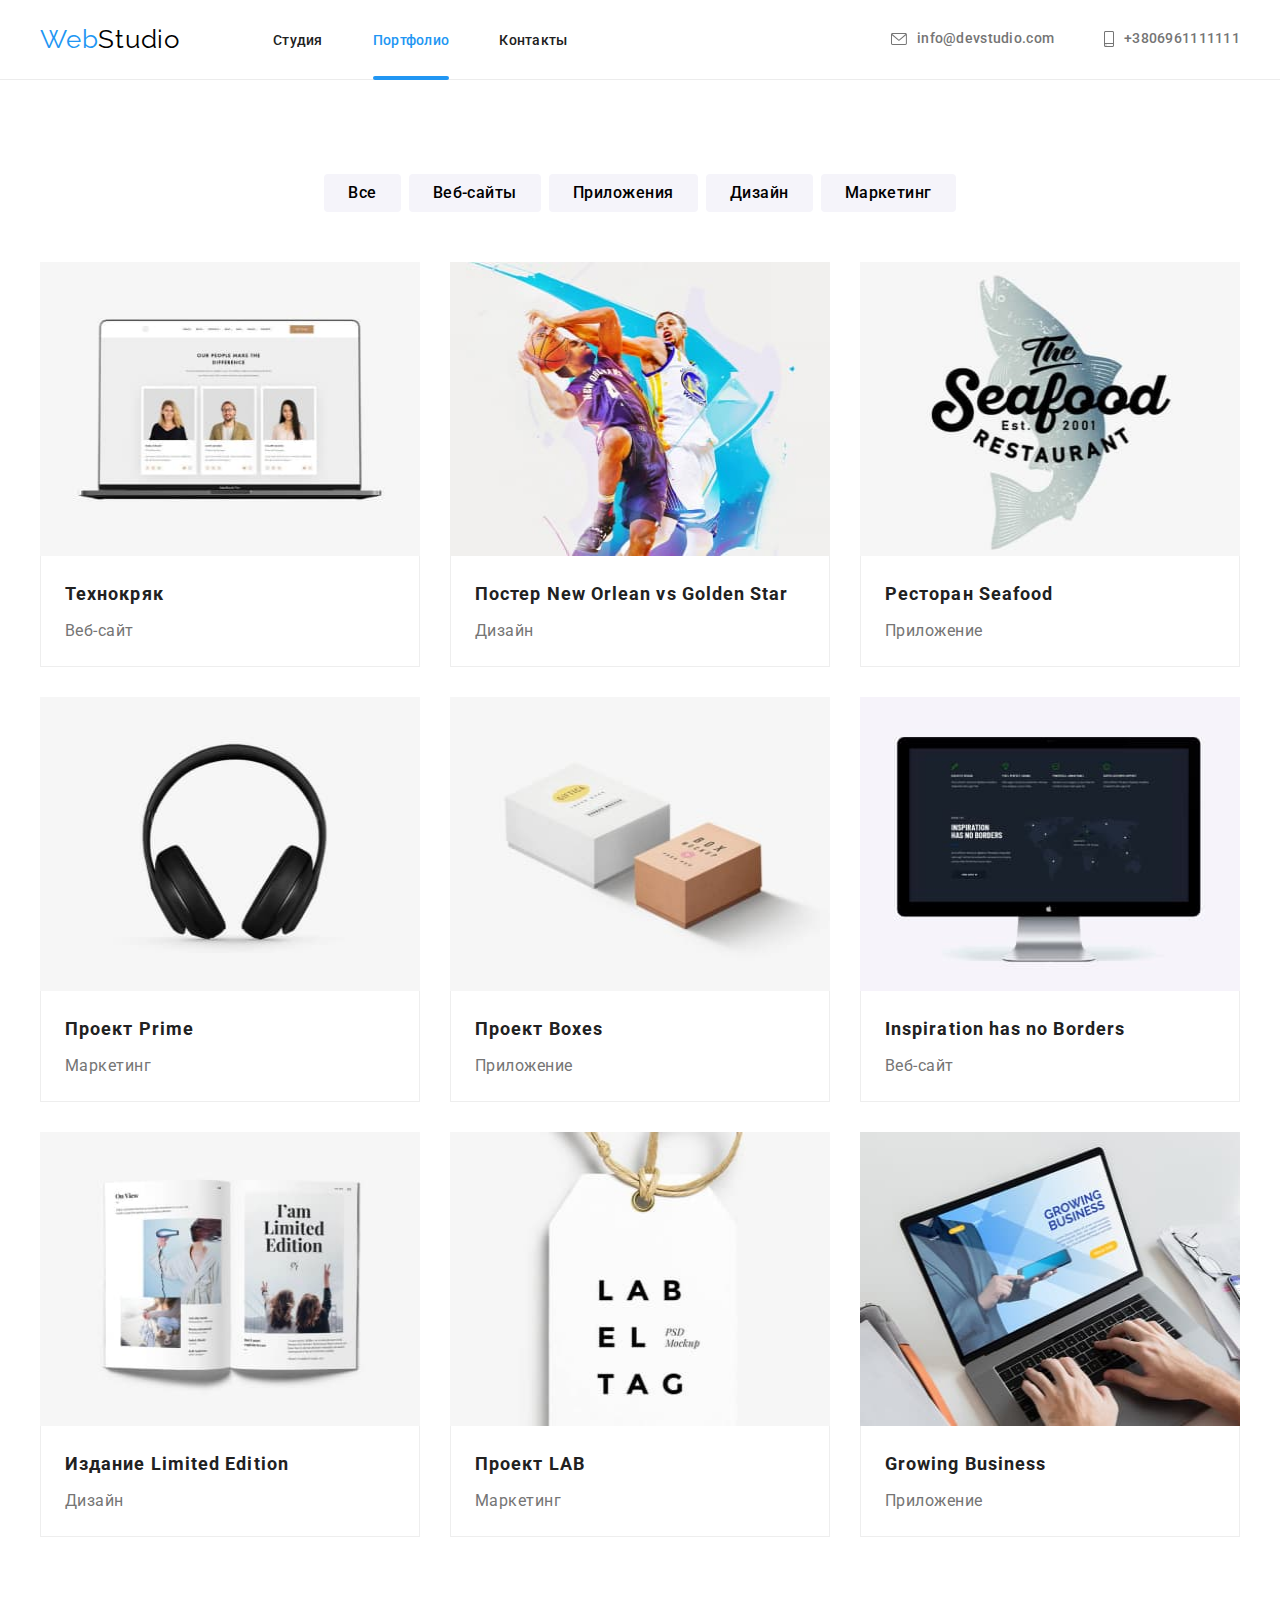
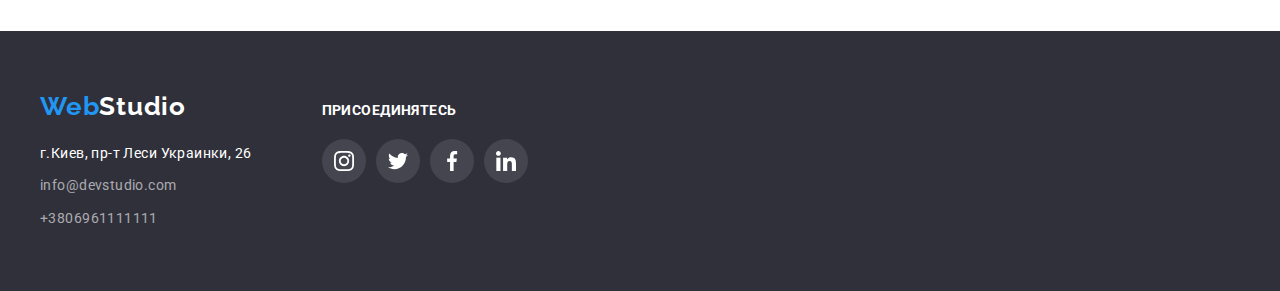
==== portfolio.html @ c99a45d8 "new copy" ====
<!DOCTYPE html>
<html lang="en">
<head>
    <meta charset="UTF-8">
    <meta http-equiv="X-UA-Compatible" content="IE=edge">
    <meta name="viewport" content="width=device-width, initial-scale=1.0">
    <title>Document</title>
    <link rel="stylesheet" href="https://github.com/sindresorhus/modern-normalize/blob/main/modern-normalize.css">
    <link rel="preconnect" href="https://fonts.googleapis.com">
    <link rel="preconnect" href="https://fonts.gstatic.com" crossorigin>
    <link href="https://fonts.googleapis.com/css2?family=Raleway:wght@700&family=Roboto:wght@400;500;700;900&display=swap" rel="stylesheet">
    <link rel="stylesheet" href="./css/style.css">
</head>



<body>


    <header class="header">
        <div class="conteiner navi">
            <nav class="header-navi">
                <a class="link header-logo" href="./index.html" lang="en">Web<span>Studio</span></a>
                <ul class="list list-navi">
                    <li class="header-item "><a class="link header-link" href="./index.html"> Студия </a></li>
                    <li class="header-item "><a class="link header-link active" href="./portfolio.html"> Портфолио </a></li>
                    <li class="header-item "><a class="link header-link" href=""> Контакты </a></li>
                </ul>
            </nav>
            <ul class="list list-contact">
    
                <li class="header-cont">
                    <a href="mailto:info@devstudio.com" class="link header-mail">
                        <svg class="header-mail-link" width="16" height="12">
                            <use href="./images/symbol-defs.svg#icon-envelope"></use>
                        </svg>
                        info@devstudio.com
                    </a>
                </li>
    
                <li class="header-cont">
                    <a href="tel:+380961111111" class="link header-tel">
                        <svg class="header-tel-link" width="10" height="16">
                            <use href="./images/symbol-defs.svg#icon-smartphone"></use>
                        </svg>
                        +3806961111111
                    </a>
                </li>
    
            </ul>
        </div>
    </header>

    


    <main>
      
            <section class="section">

                <div class="conteiner ">
                    <h2 class="filters">Line Filters</h2>

                        <ul class="list list-btn">
                            <li class="filter-list" > <button type="button" class="portfolio-btn"> Все </button></li>
                            <li class="filter-list" > <button type="button" class="portfolio-btn"> Веб-сайты </button></li>
                            <li class="filter-list" > <button type="button" class="portfolio-btn"> Приложения </button></li>
                            <li class="filter-list" > <button type="button" class="portfolio-btn"> Дизайн </button></li>
                            <li class="filter-list" > <button type="button" class="portfolio-btn"> Маркетинг </button></li>
                        </ul>

      
                <ul class="list card-set">
                        
                    <li class="portfolio-list box" >

                        <a href="" class="card">
              
                            <div class="card-animation">
                                <img src="./images/portfolio-01.jpg" width="370" height="294" alt="Laptop">           
                                <div class="overlay">
                                    <p class="text-animation" >Технокряк это современная площадка распространения коронавируса. Компании используют эту платформу для цифрового
                                    шпионажа и атак на защищённые сервера конкурентов.</p>
                                </div>
                            </div>
                            
                            <div class="card-text">
                                <h2 class="portfolio-title">Технокряк</h2>
                                <p class="about-title">Веб-сайт</p>
                            </div>

                        </a>
                    </li>

                    <li class="portfolio-list" >
                        <a href="" class="card">
                            
                            <img src="./images/portfolio-02.jpg" width="370" height="294" alt="golden-star-two-boys-basketball">
                            
                            <div class="card-text">
                                <h2 class="portfolio-title">Постер New Orlean vs Golden Star</h2>
                                <p class="about-title">Дизайн</p>
                            </div>
                        </a>
                    </li>

                    <li class="portfolio-list" >
                        <a href="" class="card">
                        
                            <img src="./images/portfolio-03.jpg" width="370" height="294" alt="seafood-shark">
                            
                            <div class="card-text">
                                <h2 class="portfolio-title">Ресторан Seafood</h2>
                                <p class="about-title">Приложение</p>
                            </div>
                        </a>
                    </li>

                    <li class="portfolio-list" >
                        <a href="" class="card">
                            
                            <img src="./images/portfolio-04.jpg" width="370" height="294" alt="headphones">
                            
                            <div class="card-text">
                                <h2 class="portfolio-title">Проект Prime</h2>
                                <p class="about-title">Маркетинг</p>
                            </div>
                        </a>
                    </li>

                    <li class="portfolio-list" >
                        <a href="" class="card">
                            
                            <img src="./images/portfolio-05.jpg" width="370" height="294" alt="two-boxes">
                            
                            <div class="card-text">
                                <h2 class="portfolio-title">Проект Boxes</h2>
                                <p class="about-title">Приложение</p>
                            </div>
                        </a>
                    </li>

                    <li class="portfolio-list" >
                        <a href="" class="card">
                            
                            <img src="./images/portfolio-06.jpg" width="370" height="294" alt="desktop">
                        
                            <div class="card-text">
                                <h2 class="portfolio-title">Inspiration has no Borders</h2>
                                <p class="about-title">Веб-сайт</p>
                            </div>
                        </a>
                    </li>

                    <li class="portfolio-list" >
                        <a href="" class="card">
                            
                            <img src="./images/portfolio-07.jpg" width="370" height="294" alt="open-boock">
                        
                            <div class="card-text">
                                <h2 class="portfolio-title">Издание Limited Edition</h2>
                                <p class="about-title">Дизайн</p>
                            </div>
                        </a>
                    </li>

                    <li class="portfolio-list" >
                        <a href="" class="card">
                            
                            <img src="./images/portfolio-08.jpg" width="370" height="294" alt="tabelteg">
                           
                            <div class="card-text">
                                <h2 class="portfolio-title">Проект LAB</h2>
                                <p class="about-title">Маркетинг</p>
                            </div>
                        </a>
                    </li>

                    <li class="portfolio-list" >
                        <a href="" class="card">
                           
                            <img src="./images/portfolio-09.jpg" width="370" height="294" alt="open-laptop">
                            
                            <div class="card-text">
                                <h2 class="portfolio-title">Growing Business</h2>
                                <p class="about-title">Приложение</p>
                            </div>
                        </a>
                    </li>

                </ul>
                </div>
            </section>
    </main>

    <footer class="footer">
        <div class="conteiner footer-block">
    
            <div class="foot-navi">
                <a href="" lang="en" class="link footer-logo">Web<span>Studio</span></a>
                <address class="footer-addres">г.Киев, пр-т Леси Украинки, 26</address>
                <ul class="list footer-list">
                    <li class="footer-contact"><a href="mailto:info@devstudio.com"
                            class="link footer-link">info@devstudio.com</a></li>
                    <li class="footer-contact"><a href="tel:+380961111111" class="link footer-link">+3806961111111</a></li>
                </ul>
            </div>
    
    
            <div class="social-link-block">
                <h3 class="social-title">Присоединятесь</h3>
                <ul class="list social-list">
    
                    <li class="social-item">
                        <a href="" class="social-link insta">
                            <svg class="soc-icon">
                                <use href="./images/symbol-defs.svg#icon-instagram-1"></use>
                            </svg>
                        </a>
                    </li>
    
                    <li class="social-item">
                        <a href="" class="social-link twit">
                            <svg class="soc-icon">
                                <use href="./images/symbol-defs.svg#icon-twitter-1"></use>
                            </svg>
                        </a>
                    </li>
    
                    <li class="social-item">
                        <a href="" class="social-link facebook">
                            <svg class="soc-icon">
                                <use href="./images/symbol-defs.svg#icon-facebook-1"></use>
                            </svg>
                        </a>
                    </li>
    
                    <li class="social-item">
                        <a href="" class="social-link  linkedin">
                            <svg class="soc-icon">
                                <use href="./images/symbol-defs.svg#icon-linkedin-1"></use>
                            </svg>
                        </a>
                    </li>
    
                </ul>
            </div>
    
        </div>
    </footer>
    
</body>
</html>
---- css/style.css ----
:root {
  --main-title-color: #212121;
  --main-text-color: #757575;
  --accent-color: #2196f3;
  --general-color: #ffffff;
  --fonts-color: #2f303a;
  --color-for-svg: #afb1b8;
}
body {
  font-family: "Roboto", "Releway", Arial, Helvetica, sans-serif;
  background: #ffffff;
  margin: 0;
}
.list {
  list-style: none;
}
.link {
  text-decoration: none;
}

h1,
h2,
h3,
h4,
h5,
h6,
p,
ul,
li {
  margin: 0;
  padding: 0;
}
img {
  display: block;
  width: 100%;
}
.section {
  padding-top: 94px;
  padding-bottom: 94px;
}
.conteiner {
  width: 1200px;
  margin-left: auto;
  margin-right: auto;
  padding: 0 15px;
}

/*                     header                 */

.header {
  border-bottom: 1px solid #ececec;
  padding: 24px 0;
}
.navi {
  display: flex;
  align-items: center;
}
.header-navi {
  display: flex;
  align-items: center;
}
.list-navi {
  display: flex;
  align-items: center;
}
.header-logo {
  color: var(--accent-color);
  font-family: Raleway;
  font-style: normal;
  font-size: 26px;
  line-height: 1.19;
  vertical-align: top;
  letter-spacing: 0.03em;
  margin-right: 93px;
}
.header-logo > span {
  color: black;
}
.header-item:not(:last-child) {
  margin-right: 50px;
}

.header-link {
  color: var(--main-title-color);
  font-weight: 500;
  font-size: 14px;
  line-height: 1.14;
  letter-spacing: 0.02em;
  transition-duration: 250ms;
  transition-timing-function: cubic-bezier(0.4, 0, 0.2, 1);
  transition-property: color;
  position: relative;
}

.active::after {
  content: "";
  display: inline-block;
  position: absolute;
  left: 0;
  bottom: -32px;
  width: 100%;
  height: 4px;
  background-color: var(--accent-color);
  border-radius: 2px;
}

.header-link.active {
  color: var(--accent-color);
}
.header-link:hover {
  color: var(--accent-color);
}
.list-contact {
  display: flex;
  align-items: center;
  margin-left: auto;
}
.header-mail,
.header-tel {
  color: var(--main-text-color);
  font-weight: 500;
  font-size: 14px;
  line-height: 1.14;
  letter-spacing: 0.02em;
  display: flex;
  align-items: center;
  justify-content: center;
  transition-duration: 250ms;
  transition-timing-function: cubic-bezier(0.4, 0, 0.2, 1);
  transition-property: color;
}
.header-cont:not(:last-child) {
  margin-right: 50px;
}
.header-mail-link {
  margin-right: 10px;
  fill: currentColor;
}

.header-tel-link {
  margin-right: 10px;
  fill: currentColor;
}

.header-mail:hover,
.header-tel:hover {
  color: var(--accent-color);
}
.header-mail:focus,
.header-tel:focus,
.header-link:focus {
  color: var(--accent-color);
}

/*                   Banner                         */

.main-hero {
  background-image: linear-gradient(#2f303a66 10%, #2f303a66 80%),
    url(../images/bg-global.jpg);
  background-repeat: no-repeat;
  text-align: center;
  align-items: center;
  padding-top: 200px;
  padding-bottom: 200px;
  background-position: center;
  max-height: 600px;
}
.hero-title {
  color: var(--general-color);
  font-style: normal;
  font-weight: 900;
  font-size: 44px;
  line-height: 1.36;
  letter-spacing: 0.06em;
  text-transform: uppercase;
  text-align: center;
  margin-bottom: 30px;
}

.hero-btn {
  color: var(--general-color);
  background: var(--accent-color);
  cursor: pointer;
  font-style: normal;
  font-weight: 700;
  font-size: 16px;
  line-height: 1.87;
  align-items: center;
  text-align: center;
  letter-spacing: 0.06em;
  font-family: inherit;
  width: 200px;
  height: 50px;
  border-radius: 4px;
  border: none;
}
.backdrop.is-hidden {
  visibility: hidden;
  opacity: 0;
  pointer-events: none;

}
.backdrop {
  position: fixed;
  top: 0;
  left: 0;
  width: 100%;
  height: 100%;
  background-color: rgba(0, 0, 0, 0.2);
  z-index: 9;
  opacity: 1;
  visibility: visible;
  transition-duration: 250ms;
}
.modal {
  position: absolute;
  width: 528px;
  height: 581px;
  left: 50%;
  top: 50%;
  transform: translate(-50%, -50%);
  background-color: #fff;
  box-shadow: 0px 1px 3px rgba(0, 0, 0, 0.12), 0px 1px 1px rgba(0, 0, 0, 0.14),
    0px 2px 1px rgba(0, 0, 0, 0.2);
  border-radius: 4px;
}
.close-btn {
  width: 30px;
  height: 30px;
  background-color: #fff;
  border-radius: 50%;
  border: 1px solid rgba(0, 0, 0, 0.1);
  position: absolute;
  top: 8px;
  right: 8px;
  cursor: pointer;
}

/*                        concept                                      */

.concept-title {
  color: #212121;
  font-style: normal;
  font-weight: bold;
  font-size: 14px;
  line-height: 1.14;
  letter-spacing: 0.03em;
  text-transform: uppercase;
  margin-bottom: 10px;
}
.concept-description {
  color: var(--main-text-color);
  font-size: 14px;
  line-height: 1.71;
  letter-spacing: 0.04em;
}
.block-svg {
  display: block;
  height: 120px;
  width: 270px;
  background: #f5f4fa;
  border-radius: 4px;
  margin-bottom: 30px;
}
.concept-svg {
  background-color: #f5f4fa;
  margin: 25px 100px;
}
.concept-wrapp {
  display: flex;
}
.concept-list {
  width: 270px;
}
.concept-list:not(:last-child) {
  margin-right: 30px;
}
.section-concept {
  padding-bottom: 0;
}

/*                       What are we doing                              */

.we-doing {
  color: var(--main-title-color);
  font-style: normal;
  font-weight: 700;
  font-size: 36px;
  line-height: 1.16;
  text-align: center;
  letter-spacing: 0.03em;
  margin-bottom: 50px;
}
.we-doing-list {
  display: flex;
  margin-right: -30px;
}
.we-doing-img {
  flex-basis: calc(100% / 3 - 30px);
}
.we-doing-img:not(:last-child) {
  margin-right: 30px;
}
.wrapp-label {
  /* height: 70px; */
  position: relative;
  background: rgba(47, 48, 58, 0.8);
  padding: 28px 0;
  top: -72px;
}
.doing-label {
  color: var(--general-color);
  text-align: center;
  font-style: normal;
  font-weight: bold;
  font-size: 14px;
  line-height: 16px;
  text-align: center;
  letter-spacing: 0.03em;
  text-transform: uppercase;
}

/*                             Team                                     */
.section-our-team {
  background: #f5f4fa;
}
.our-team {
  color: var(--main-title-color);
  font-style: normal;
  font-weight: 700;
  font-size: 36px;
  line-height: 1.16;
  text-align: center;
  letter-spacing: 0.03em;
  margin-bottom: 50px;
}
.member-name {
  color: var(--main-title-color);
  font-style: normal;
  font-weight: 500;
  font-size: 16px;
  line-height: 1.18;
  text-align: center;
  letter-spacing: 0.03em;
  margin-bottom: 10px;
}
.members-about {
  color: var(--main-text-color);
  line-height: 1.18;
  font-style: normal;
  font-weight: normal;
  font-size: 16px;
  text-align: center;
  letter-spacing: 0.03em;
  margin-bottom: 16px;
}
.list-members {
  display: flex;
  margin-right: -30px;
}
.members {
  flex-basis: calc(100% / 4 - 30px);
  box-shadow: 0px 1px 3px rgba(0, 0, 0, 0.12), 0px 1px 1px rgba(0, 0, 0, 0.14),
    0px 2px 1px rgba(0, 0, 0, 0.2);
  border-radius: 0px 0px 4px 4px;
}
.members:not(:last-child) {
  margin-right: 30px;
}
.our-team-text {
  padding-bottom: 30px;
  padding-top: 30px;
  background: #ffffff;
  text-align: center;
  border-radius: 0px 0px 4px 4px;
}
.person-list {
  display: flex;
  justify-content: center;
}
.person-item:not(:last-child) {
  margin-right: 10px;
}

.person-link {
  display: block;
  width: 44px;
  height: 44px;
  border-radius: 50%;
  color: var(--color-for-svg);
  transition-duration: 250ms;
  transition-property: background-color, color;
  transition-timing-function: cubic-bezier(0.4, 0, 0.2, 1);
}
.person-link:focus,
.person-link:hover {
  background-color: var(--accent-color);
  color: var(--general-color);
}
.peron-soc-link {
  margin: 12px;
  fill: currentColor;
}

/*                             regular cosomers                        */
.custom-title {
  text-align: center;
  margin-bottom: 50px;
  font-family: Roboto;
  font-style: normal;
  font-weight: bold;
  font-size: 36px;
  line-height: 1.16;
  letter-spacing: 0.03em;
}

.custom-list {
  display: flex;
}

.custom-link {
  display: flex;
  border: 1px solid #afb1b8;
  border-radius: 4px;
  transition-duration: 250ms;
  transition-timing-function: cubic-bezier(0.4, 0, 0.2, 1);
  color: var(--color-for-svg);
  transition-property: border, color;
}
.custom-link:focus,
.custom-link:hover {
  border: 1px solid #2196f3;
  color: var(--accent-color);
  fill: currentColor;
}
.company-link {
  fill: currentColor;
}

.custom-item:not(:last-child) {
  margin-right: 30px;
}

/*                              footer                                  */

.footer {
  background: var(--fonts-color);
  padding-top: 60px;
  padding-bottom: 60px;
  max-height: 252px;
}
.footer-logo {
  color: var(--accent-color);
  font-family: Raleway;
  font-style: normal;
  font-weight: 700;
  font-size: 26px;
  line-height: 1.19;
  letter-spacing: 0.03em;
  margin-bottom: 20px;
  display: block;
}
.footer-logo > span {
  color: var(--general-color);
}

.footer-addres {
  color: var(--general-color);
  font-style: normal;
  font-size: 14px;
  line-height: 1.71;
  letter-spacing: 0.03em;
  margin-bottom: 9px;
}

.footer-link,
.footer-link {
  font-style: normal;
  font-weight: normal;
  font-size: 14px;
  line-height: 1.71;
  letter-spacing: 0.03em;
  color: rgba(255, 255, 255, 0.6);
  transition-property: color;
  transition-duration: 250ms;
  transition-timing-function: cubic-bezier(0.4, 0, 0.2, 1);
}
.footer-link:hover,
.footer-link:focus {
  color: var(--accent-color);
}

.footer-contact:not(:last-child) {
  margin-bottom: 9px;
}
.footer-block {
  display: flex;
  align-items: baseline;
}
.foot-navi {
  margin-right: 70px;
}
.social-title {
  font-family: Roboto;
  font-style: normal;
  font-weight: bold;
  font-size: 14px;
  line-height: 1.14;
  letter-spacing: 0.03em;
  text-transform: uppercase;
  color: var(--general-color);
  margin-bottom: 20px;
}
.social-list {
  display: flex;
}
.social-link {
  display: block;
  width: 44px;
  height: 44px;
  background: #ffffff1a;
  border-radius: 50%;
  transition-duration: 250ms;
  transition-timing-function: cubic-bezier(0.4, 0, 0.2, 1);
  transition-property: background-color;
  background-repeat: no-repeat;
  background-position: center;
}
.soc-icon {
  width: 20px;
  height: 20px;
  margin: 12px;
  fill: var(--general-color);
}

.social-link:focus,
.social-link:hover {
  background-color: var(--accent-color);
}
.social-item:not(:last-child) {
  margin-right: 10px;
}

/*                                  portfolio                      */

.portfolio-btn {
  background: #f5f4fa;
  border-radius: 4px;
  border: none;
  font-style: normal;
  font-weight: 500;
  font-size: 16px;
  line-height: 1.62;
  text-align: center;
  letter-spacing: 0.03em;
  cursor: pointer;
  font-family: inherit;
  padding: 6px 24px;
  transition-duration: 250ms;
  transition-timing-function: cubic-bezier(0.4, 0, 0.2, 1);
  transition-property: background-color, color, box-sadow;
}
.portfolio-btn:focus,
.portfolio-btn:hover {
  color: var(--general-color);
  background-color: var(--accent-color);
  box-shadow: 0px 3px 1px rgba(0, 0, 0, 0.1), 0px 1px 2px rgba(0, 0, 0, 0.08),
    0px 2px 2px rgba(0, 0, 0, 0.12);
}

.list-btn {
  display: flex;
  margin-bottom: 50px;
  justify-content: center;
}
.filter-list:not(:last-child) {
  margin-right: 8px;
}

/*                                  portfolio list                  */

.portfolio-title {
  color: var(--main-title-color);
  font-style: normal;
  font-weight: bold;
  font-size: 18px;
  line-height: 2;
  letter-spacing: 0.06em;
}

.about-title {
  color: var(--main-text-color);
  font-size: 16px;
  line-height: 1.87;
  letter-spacing: 0.03em;
  margin-top: 4px;
}
.filters {
  position: absolute;
  clip: rect(0 0 0 0);
  width: 1px;
  height: 1px;
  margin: -1px;
  border: 0;
  padding: 0;
}

.card-set {
  display: flex;
  flex-wrap: wrap;
  margin-left: -30px;
  margin-top: -30px;
}
.portfolio-list {
  flex-basis: calc(100% / 3 - 30px);
  margin-left: 30px;
  margin-top: 30px;
}
 
.card-text {
  padding: 20px 24px;
  border: 1px solid #eeeeee;
  border-top: none;
}
.card {
  text-decoration: none;
  display: block;
  transition-duration: 250ms;
  transition-timing-function: cubic-bezier(0.4, 0, 0.2, 1);
  transition-property: box-sadow;
}
.card:hover,
.card:focus{
  box-shadow: 0px 1px 1px rgba(0, 0, 0, 0.12), 0px 4px 4px rgba(0, 0, 0, 0.06),
  1px 4px 6px rgba(0, 0, 0, 0.16);
}

.card-animation {
  position: relative;
  overflow: hidden;
}
.card:focus .overlay{
  transform: translatey(0);
}
.box:hover .overlay{
  transform: translatey(0);
}
.overlay {    
  position: absolute;
  top: 0;
  left: 0;
  height: 101%;
  background: #2196f3e5;
  transform: translatey(100%);
  transition: transform 250ms ease;
  transition-timing-function: cubic-bezier(0.4, 0, 0.2, 1);
}

.text-animation {
  padding: 63px 24px;
  font-style: normal;
  font-weight: normal;
  font-size: 18px;
  line-height: 1.55;
  letter-spacing: 0.03em;
  color: #ffffff;
}
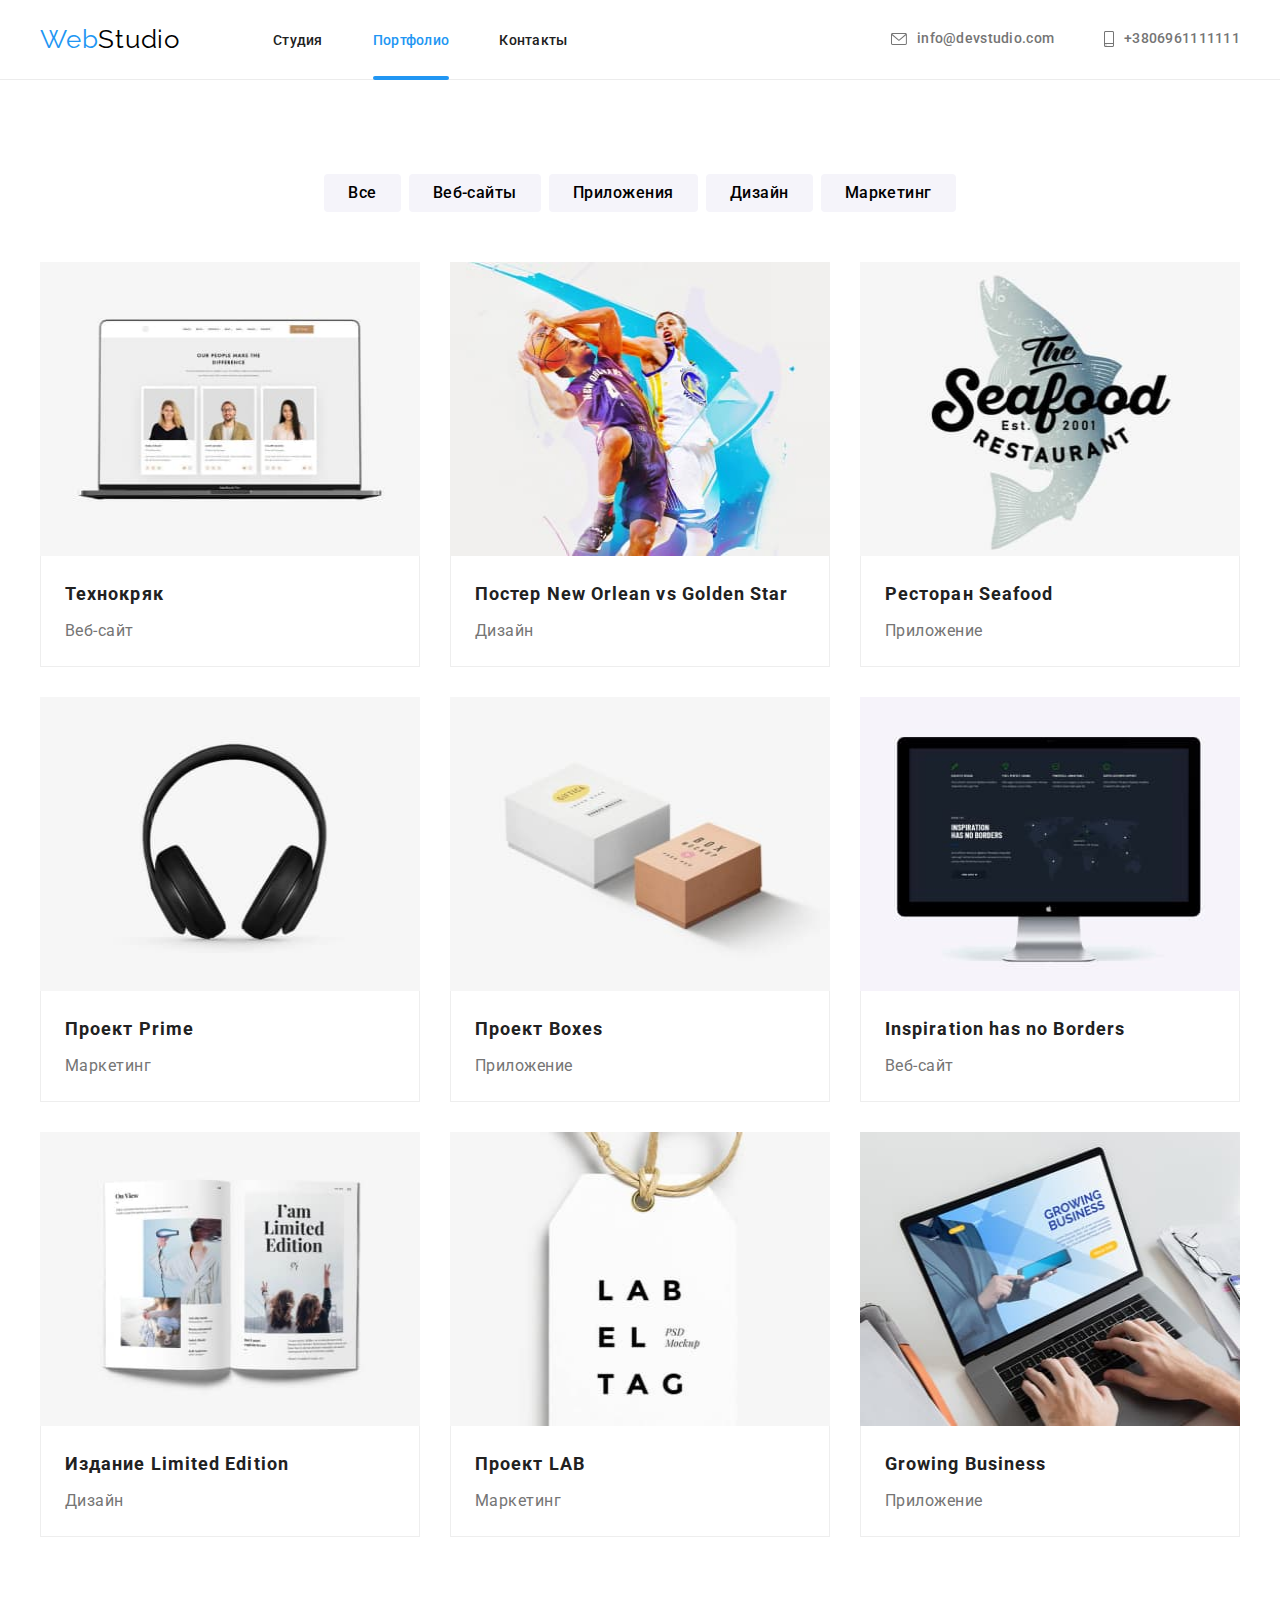
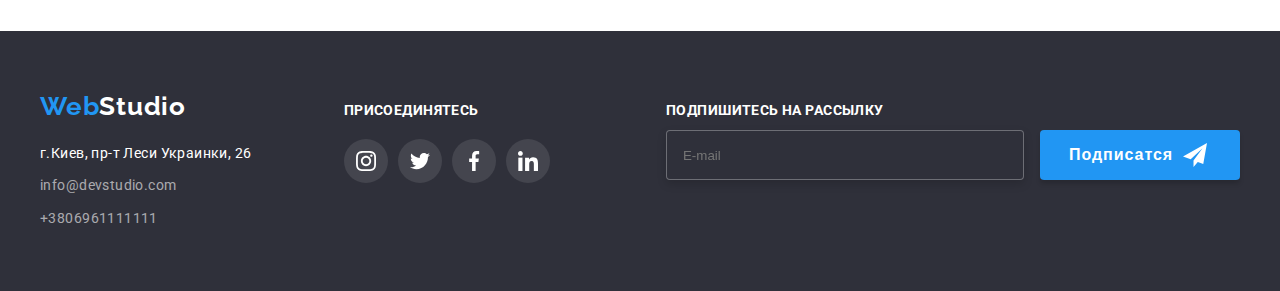
==== commit 88ee0093: "На проверку ДЗ-6" ====
--- a/portfolio.html
+++ b/portfolio.html
@@ -245,8 +245,22 @@
     
                 </ul>
             </div>
-    
-        </div>
+
+            <div class="subscript">
+                <h3 class="title-subscript" >Подпишитесь на рассылку</h3>
+                <input type="email" class="inside-mail" placeholder="E-mail" >
+
+
+                <button type="button" class="subscript-btn">
+                    <span class="link-btn" >Подписатся
+                        <svg class="icon-telegram">
+                            <use href="./images/symbol-defs.svg#icon-paper-lot"> </use>
+                        </svg>
+                    </span>
+                </button>
+
+                
+            </div>
     </footer>
     
 </body>
--- a/css/style.css
+++ b/css/style.css
@@ -42,7 +42,7 @@
   width: 1200px;
   margin-left: auto;
   margin-right: auto;
-  padding: 0 15px;
+  /* padding: 0 15px; */
 }
 
 /*                     header                 */
@@ -152,7 +152,7 @@
   color: var(--accent-color);
 }
 
-/*                   Banner                         */
+/* _____________________________________________________ Banner_____________________________*/
 
 .main-hero {
   background-image: linear-gradient(#2f303a66 10%, #2f303a66 80%),
@@ -198,7 +198,6 @@
   visibility: hidden;
   opacity: 0;
   pointer-events: none;
-
 }
 .backdrop {
   position: fixed;
@@ -234,10 +233,209 @@
   top: 8px;
   right: 8px;
   cursor: pointer;
-}
-
-/*                        concept                                      */
-
+  
+}
+.close-span{
+  display: flex;
+  align-items: center;
+  justify-content: center;
+}
+.close-btn:focus,
+.close-btn:hover{
+  fill: var(--accent-color);
+}
+/* _____________________________________________for-modal___________________________________ */
+
+
+.modal-content{
+    padding-top: 40px;
+  }
+  .title-modal{
+    font-family: Roboto;
+    font-style: normal;
+    font-weight: bold;
+    font-size: 20px;
+    line-height: 23px;
+    text-align: center;
+    letter-spacing: 0.03em;
+    color: #212121;
+    padding-bottom: 12px;
+  }
+  .form-block{
+    display: flex;
+    flex-direction: column;
+    align-items: flex-start;
+    margin-left: 40px;
+    margin-right: 40px;
+  }
+  .form-label{
+    display: flex;
+    margin-bottom: 4px;
+    font-family: Roboto;
+  font-style: normal;
+  font-weight: normal;
+  font-size: 12px;
+  line-height: 14px;
+  letter-spacing: 0.01em;
+  color: #757575;
+}
+  .form-input{
+    display: flex;
+    width: 448px;
+    height: 40px;
+    border: 1px solid rgba(33, 33, 33, 0.2);
+    box-sizing: border-box;
+    border-radius: 4px;
+    outline: none;
+    position: relative;
+    padding-left: 42px;
+  }
+  .form-input:focus{
+    border: 1px solid #2196F3;
+  }
+  .form-input:focus ~ .name-svg,
+  .form-input:focus ~ .mail-svg,
+  .form-input:focus ~ .tel-svg  {
+    border: none;
+    fill: var(--accent-color);
+  }
+
+
+  .form-field{
+    margin-bottom: 10px;
+}
+.span-input{
+  display: flex;
+  position: relative;
+}
+.mail-svg,
+.tel-svg,
+.name-svg{
+    position: absolute;
+    top: 50%;
+    left: 14px;
+    transform: translateY(-50%);
+  }
+  .coment{
+    display: flex;
+    flex-direction: column;
+    align-items: flex-start;
+    width: 100%;
+    margin-bottom: 20px;
+  }
+.label-coment{
+  margin-bottom: 4px;
+  font-family: Roboto;
+  font-style: normal;
+  font-weight: normal;
+  font-size: 12px;
+  line-height: 14px;
+  letter-spacing: 0.01em;
+  color: #757575;
+}
+ .text-coment{
+  width: 100%;
+  height: 120px;
+  border: 1px solid rgba(33, 33, 33, 0.2);
+  box-sizing: border-box;
+  border-radius: 4px;
+  resize: none;
+  padding: 12px 16px;
+  font-family: Roboto;
+  font-style: normal;
+  font-weight: normal;
+  font-size: 14px;
+  line-height: 16px;
+  letter-spacing: 0.01em;
+  outline: none;
+color: rgba(117, 117, 117, 0.5);
+ }
+ .text-coment:focus{
+  border: 1px solid #2196F3;
+ }
+.link-dill{
+  color: var(--accent-color);
+}
+.label-dill{
+  display: flex;
+  align-items: center;  
+  font-family: Roboto;
+  font-style: normal;
+  font-weight: normal;
+  font-size: 14px;
+  line-height: 24px;
+  letter-spacing: 0.03em;
+  color: #757575;
+} 
+
+.modal-chek{
+  -webkit-appearance:none;
+      -moz-appearance:none;
+           appearance:none;
+}
+
+.block-dill-svg{
+  display: flex;
+  justify-content: space-around; 
+  width: 100%;
+  
+  margin-bottom: 30px;
+}
+.label.dill{
+  display: flex;
+  align-items: center;
+  justify-content: flex-end;
+}
+.svg-dill{
+  display: flex;
+  align-items: center;
+  margin-right: 7px;
+}
+.modal-chek:checked + .chek-item {
+  background-size: contain;
+  border: 2px solid var(--accent-color);
+  background-color: var(--accent-color) ;
+}
+.chek-item{
+  display: block;
+  width: 16px;
+  height: 15px;
+  border: 2px solid #212121;
+  border-radius: 2px;
+  margin-right: 7px;
+}
+
+
+
+
+
+
+
+.dispatch-btn{
+  margin-right: auto;
+  margin-left: auto;
+  width: 200px;
+  height: 50px;
+  border: none;
+  background-color: var(--accent-color);
+  box-shadow: 0px 4px 4px rgba(0, 0, 0, 0.15);
+  border-radius: 4px;
+  color: var(--general-color);
+  font-style: normal;
+  font-weight: bold;
+  font-size: 16px;
+  line-height: 30px;
+  display: flex;
+  letter-spacing: 0.06em;
+  padding: 10px 55px;
+  cursor: pointer;
+}
+
+
+
+
+
+/* ________________________________concept__________________________________________________ */
 .concept-title {
   color: #212121;
   font-style: normal;
@@ -268,6 +466,7 @@
 }
 .concept-wrapp {
   display: flex;
+  justify-content: space-between;
 }
 .concept-list {
   width: 270px;
@@ -302,7 +501,6 @@
   margin-right: 30px;
 }
 .wrapp-label {
-  /* height: 70px; */
   position: relative;
   background: rgba(47, 48, 58, 0.8);
   padding: 28px 0;
@@ -416,6 +614,7 @@
 
 .custom-list {
   display: flex;
+  justify-content: space-between;
 }
 
 .custom-link {
@@ -496,6 +695,7 @@
 .footer-block {
   display: flex;
   align-items: baseline;
+  justify-content: space-between;
 }
 .foot-navi {
   margin-right: 70px;
@@ -532,6 +732,10 @@
   margin: 12px;
   fill: var(--general-color);
 }
+.social-link-block{
+  margin-right: 94px;
+}
+
 
 .social-link:focus,
 .social-link:hover {
@@ -540,6 +744,57 @@
 .social-item:not(:last-child) {
   margin-right: 10px;
 }
+.title-subscript{
+  font-style: normal;
+  font-weight: bold;
+  font-size: 14px;
+  line-height: 16px;
+  letter-spacing: 0.03em;
+  text-transform: uppercase;
+  color: #FFFFFF;
+  margin-bottom: 12px;
+}
+.inside-mail{
+  width: 358px;
+  height: 50px;
+  border: 1px solid rgba(255, 255, 255, 0.3);
+  box-sizing: border-box;
+  filter: drop-shadow(0px 4px 4px rgba(0, 0, 0, 0.15));
+  border-radius: 4px;
+  padding: 15px 16px;
+  background: #2F303A;
+  margin-right: 12px;
+}
+.subscript-btn{
+  cursor: pointer;
+  width: 200px;
+  height: 50px;
+  background: #2196F3;
+  box-shadow: 0px 4px 4px rgba(0, 0, 0, 0.15);
+  border-radius: 4px;
+  color: var(--general-color);
+  font-style: normal;
+  font-weight: bold;
+  font-size: 16px;
+  line-height: 30px;
+  letter-spacing: 0.06em;
+  border: none;
+  padding-left: 29px;
+  } 
+  .link-btn{
+    display: flex;
+    align-items: center;
+  }
+
+.icon-telegram{
+  width: 24px;
+  height: 24px;
+  margin-left: 10px;
+  
+}
+
+
+
 
 /*                                  portfolio                      */
 
@@ -576,6 +831,7 @@
 .filter-list:not(:last-child) {
   margin-right: 8px;
 }
+
 
 /*                                  portfolio list                  */
 
